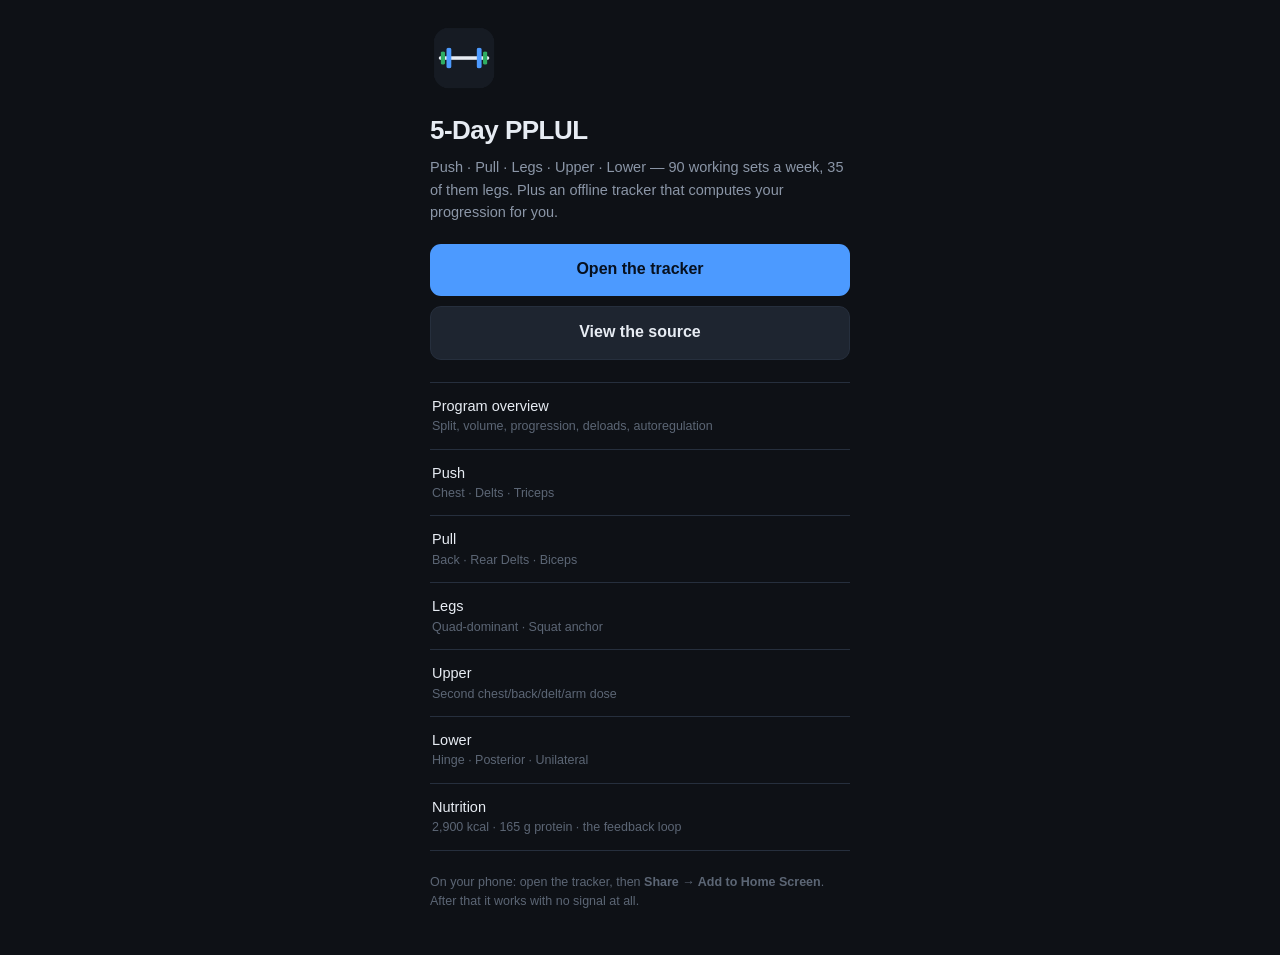
==== index.html @ fa748eef "Add landing page at repo root; disable Jekyll processing" ====
<!DOCTYPE html>
<html lang="en">
<head>
<meta charset="utf-8">
<meta name="viewport" content="width=device-width, initial-scale=1, viewport-fit=cover">
<title>5-Day PPLUL — Program &amp; Tracker</title>
<meta name="theme-color" content="#0e1116">
<link rel="icon" href="app/icons/icon-192.png">
<style>
  :root { color-scheme: dark; }
  body {
    margin: 0; min-height: 100vh; display: grid; place-items: center;
    background: #0e1116; color: #e7ecf3; padding: 24px;
    font: 16px/1.55 -apple-system, BlinkMacSystemFont, "Segoe UI", Roboto, sans-serif;
  }
  main { max-width: 420px; width: 100%; }
  img { width: 68px; height: 68px; border-radius: 16px; display: block; margin-bottom: 18px; }
  h1 { font-size: 26px; margin: 0 0 6px; letter-spacing: -0.02em; }
  p { margin: 0 0 20px; color: #8b96a7; font-size: 14.5px; }
  a.btn {
    display: flex; align-items: center; justify-content: center;
    min-height: 52px; border-radius: 11px; text-decoration: none;
    background: #4c9aff; color: #06101f; font-weight: 700; margin-bottom: 10px;
  }
  a.ghost { background: #1e2530; color: #e7ecf3; border: 1px solid #262f3d; font-weight: 600; }
  ul { list-style: none; padding: 0; margin: 22px 0 0; border-top: 1px solid #262f3d; }
  li { border-bottom: 1px solid #262f3d; }
  li a { display: block; padding: 12px 2px; color: #e7ecf3; text-decoration: none; font-size: 14.5px; }
  li a span { color: #5c6675; font-size: 12.5px; display: block; }
  .tip { margin-top: 22px; font-size: 12.5px; color: #5c6675; }
</style>
</head>
<body>
<main>
  <img src="app/icons/icon-512.png" alt="">
  <h1>5-Day PPLUL</h1>
  <p>Push · Pull · Legs · Upper · Lower — 90 working sets a week, 35 of them legs.
     Plus an offline tracker that computes your progression for you.</p>

  <a class="btn" href="app/">Open the tracker</a>
  <a class="btn ghost" href="https://github.com/anmol-png/workout">View the source</a>

  <ul>
    <li><a href="https://github.com/anmol-png/workout/blob/main/program/00-Program-Overview.md">Program overview<span>Split, volume, progression, deloads, autoregulation</span></a></li>
    <li><a href="https://github.com/anmol-png/workout/blob/main/program/01-Push.md">Push<span>Chest · Delts · Triceps</span></a></li>
    <li><a href="https://github.com/anmol-png/workout/blob/main/program/02-Pull.md">Pull<span>Back · Rear Delts · Biceps</span></a></li>
    <li><a href="https://github.com/anmol-png/workout/blob/main/program/03-Legs.md">Legs<span>Quad-dominant · Squat anchor</span></a></li>
    <li><a href="https://github.com/anmol-png/workout/blob/main/program/04-Upper.md">Upper<span>Second chest/back/delt/arm dose</span></a></li>
    <li><a href="https://github.com/anmol-png/workout/blob/main/program/05-Lower.md">Lower<span>Hinge · Posterior · Unilateral</span></a></li>
    <li><a href="https://github.com/anmol-png/workout/blob/main/program/06-Nutrition.md">Nutrition<span>2,900 kcal · 165 g protein · the feedback loop</span></a></li>
  </ul>

  <p class="tip">On your phone: open the tracker, then <b>Share → Add to Home Screen</b>.
     After that it works with no signal at all.</p>
</main>
</body>
</html>
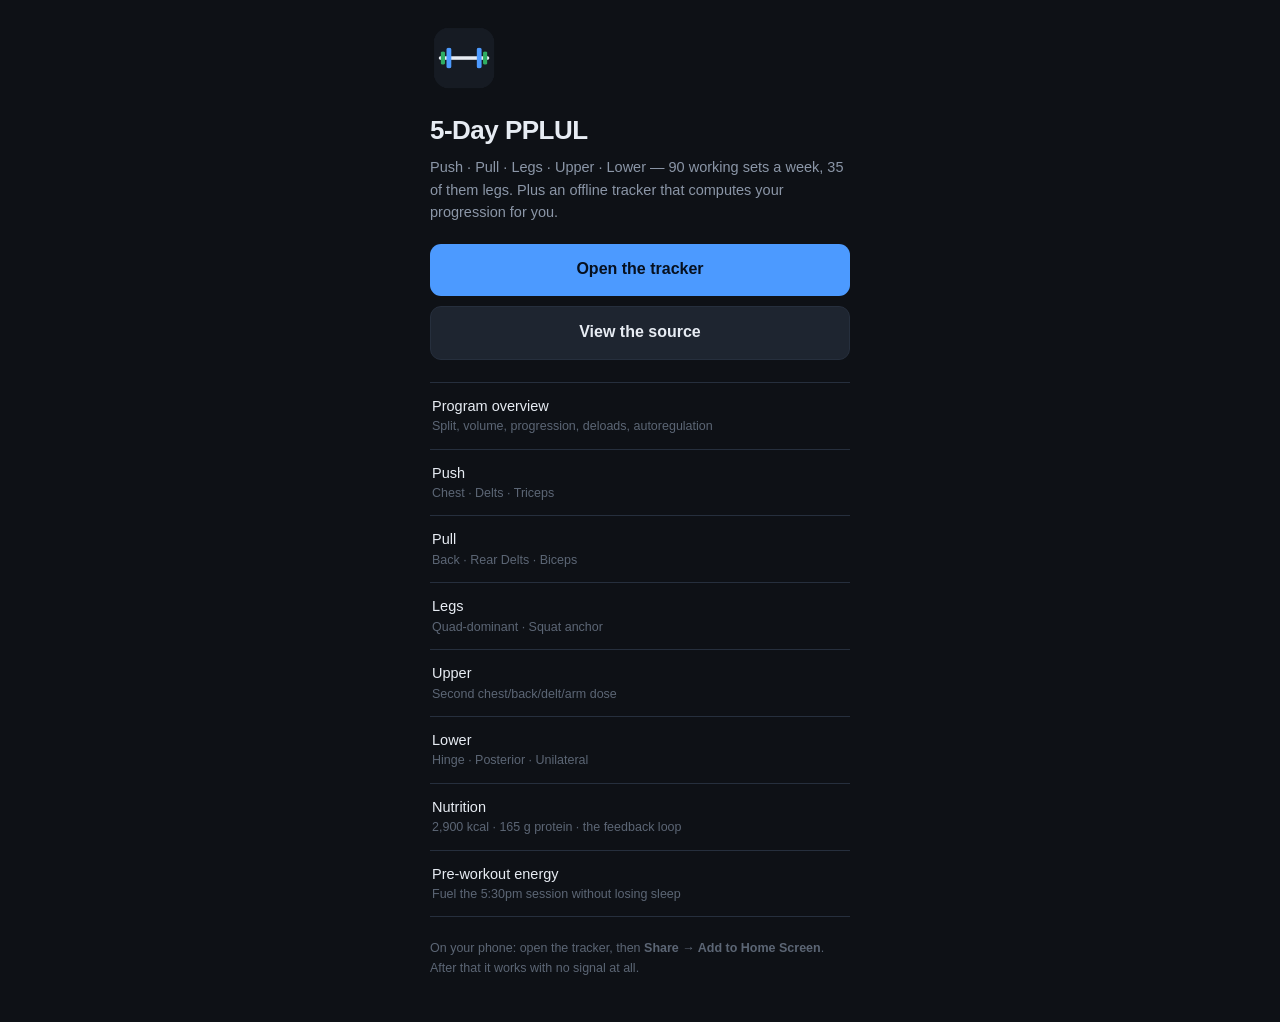
==== commit 1e86aedb: "Add pre-workout energy protocol Trains 5:30pm, asleep midnight-1am. Pre-workout supplements were wre" ====
--- a/index.html
+++ b/index.html
@@ -48,6 +48,7 @@
     <li><a href="https://github.com/anmol-png/workout/blob/main/program/04-Upper.md">Upper<span>Second chest/back/delt/arm dose</span></a></li>
     <li><a href="https://github.com/anmol-png/workout/blob/main/program/05-Lower.md">Lower<span>Hinge · Posterior · Unilateral</span></a></li>
     <li><a href="https://github.com/anmol-png/workout/blob/main/program/06-Nutrition.md">Nutrition<span>2,900 kcal · 165 g protein · the feedback loop</span></a></li>
+    <li><a href="https://github.com/anmol-png/workout/blob/main/program/07-Pre-Workout.md">Pre-workout energy<span>Fuel the 5:30pm session without losing sleep</span></a></li>
   </ul>
 
   <p class="tip">On your phone: open the tracker, then <b>Share → Add to Home Screen</b>.
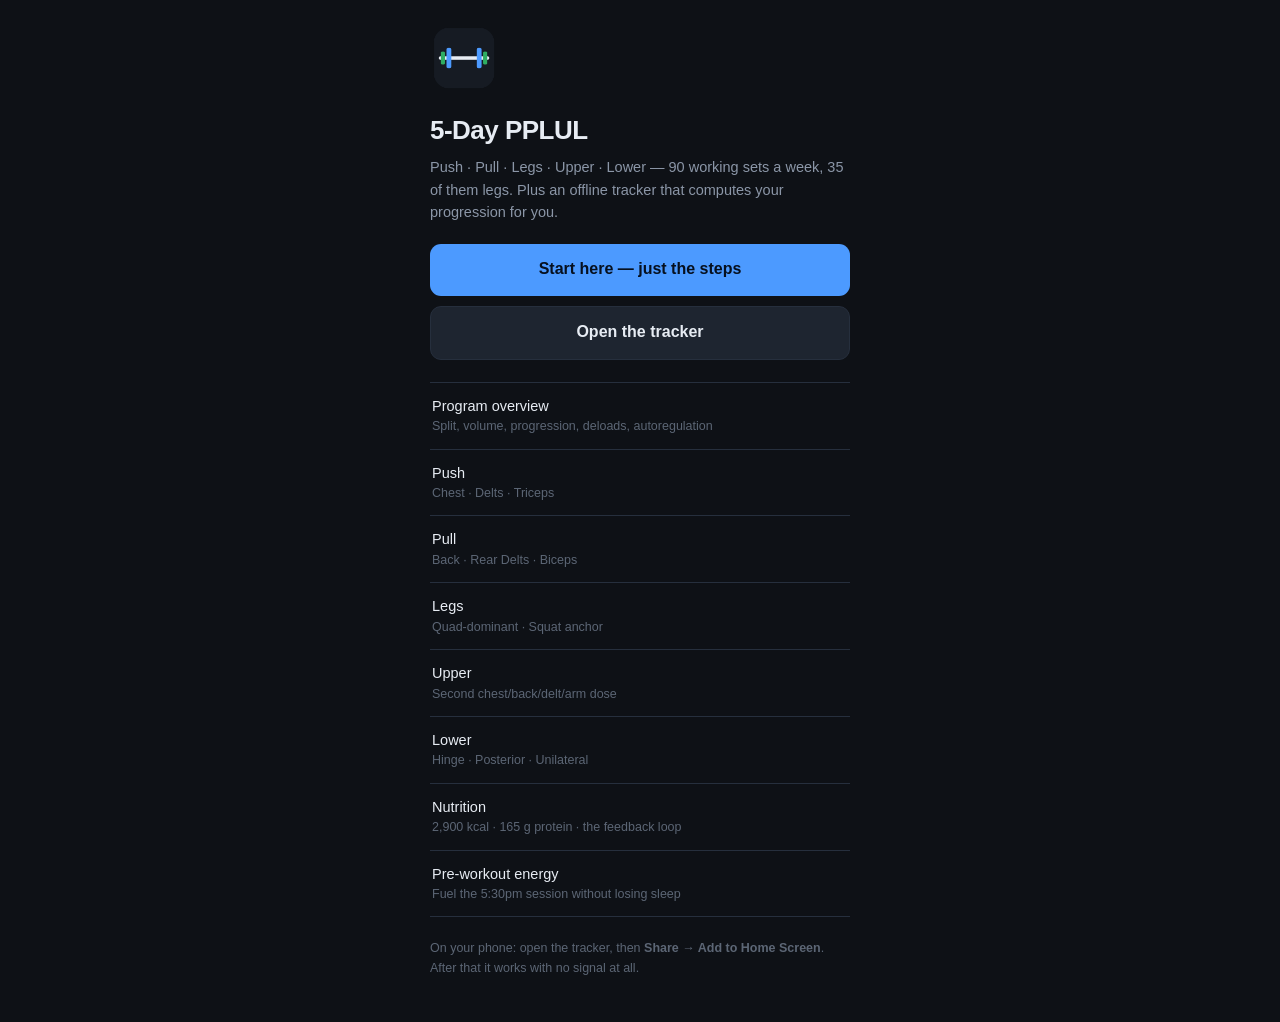
==== commit d1f08c9e: "Add START-HERE.md — plain step-by-step instructions The program docs explain the reasoning; this is " ====
--- a/index.html
+++ b/index.html
@@ -37,8 +37,8 @@
   <p>Push · Pull · Legs · Upper · Lower — 90 working sets a week, 35 of them legs.
      Plus an offline tracker that computes your progression for you.</p>
 
-  <a class="btn" href="app/">Open the tracker</a>
-  <a class="btn ghost" href="https://github.com/anmol-png/workout">View the source</a>
+  <a class="btn" href="https://github.com/anmol-png/workout/blob/main/START-HERE.md">Start here — just the steps</a>
+  <a class="btn ghost" href="app/">Open the tracker</a>
 
   <ul>
     <li><a href="https://github.com/anmol-png/workout/blob/main/program/00-Program-Overview.md">Program overview<span>Split, volume, progression, deloads, autoregulation</span></a></li>
